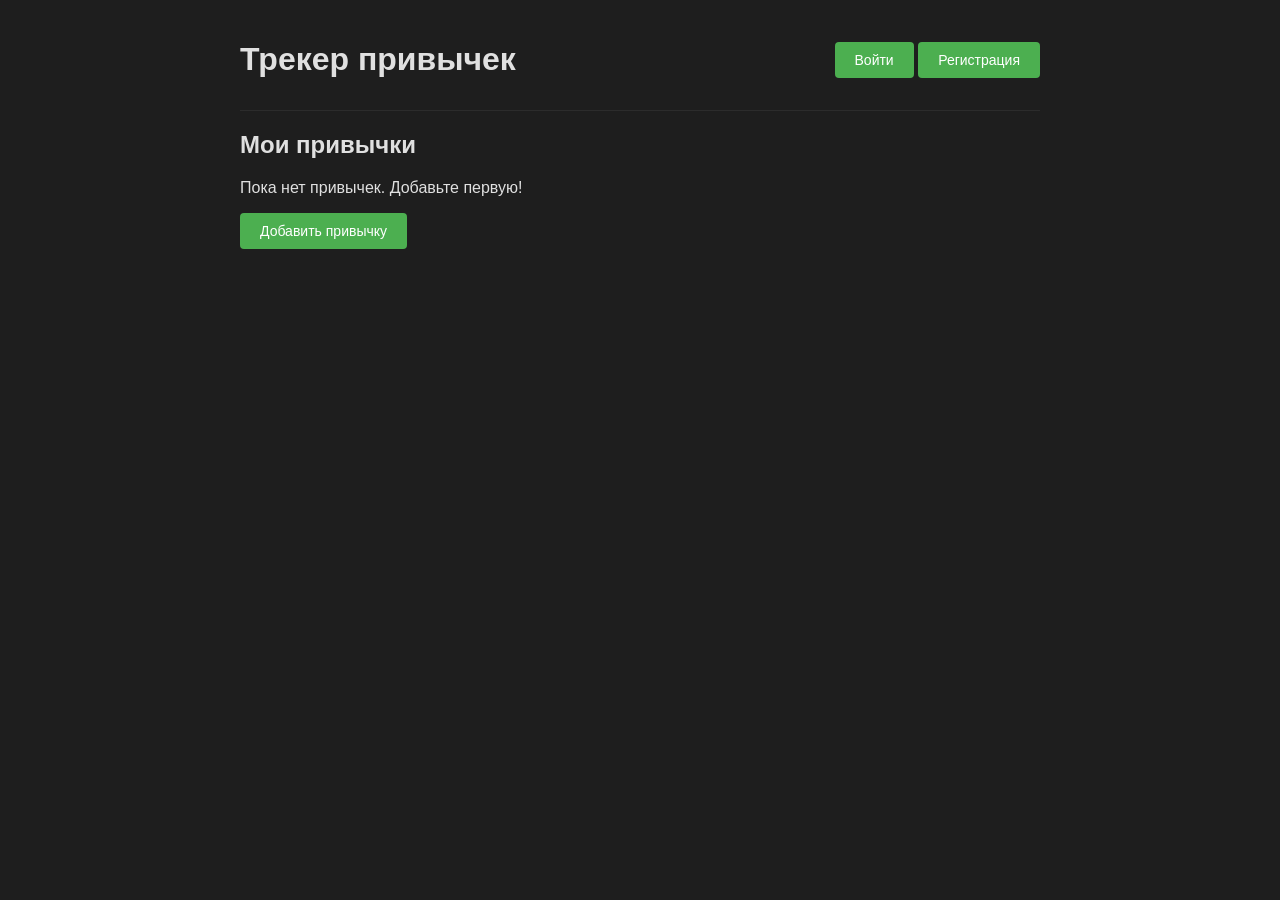
==== web/index.html @ cec7a7b1 "добавлены заглушки" ====
<!DOCTYPE html>
<html lang="ru">
<head>
    <meta charset="UTF-8">
    <meta name="viewport" content="width=device-width, initial-scale=1.0">
    <title>Трекер привычек</title>
    <link rel="stylesheet" href="css/main.css">
</head>
<body>
<div class="container">
    <header>
        <h1>Трекер привычек</h1>
        <nav>
            <button id="loginBtn">Войти</button>
            <button id="registerBtn">Регистрация</button>
        </nav>
    </header>

    <main>
        <section id="authSection" style="display: none;">
            <h2>Авторизация</h2>
        </section>

        <section id="habitsSection">
            <h2>Мои привычки</h2>
            <div id="habitsList">
                <p>Загрузка...</p>
            </div>
            <button id="addHabitBtn">Добавить привычку</button>
        </section>
    </main>
</div>
<script src="js/main.js"></script>
</body>
</html>
---- web/css/main.css ----
:root {
    --bg-color: #1e1e1e;
    --text-color: #e0e0e0;
    --primary-color: #4caf50;
    --secondary-color: #2c2c2c;
    --accent-color: #2196f3;
}

body {
    font-family: 'Segoe UI', Tahoma, Geneva, Verdana, sans-serif;
    background-color: var(--bg-color);
    color: var(--text-color);
    margin: 0;
    padding: 0;
    display: flex;
    justify-content: center;
}

.container {
    width: 100%;
    max-width: 800px;
    padding: 20px;
}

header {
    display: flex;
    justify-content: space-between;
    align-items: center;
    border-bottom: 1px solid var(--secondary-color);
    padding-bottom: 10px;
    margin-bottom: 20px;
}

button {
    background-color: var(--primary-color);
    color: white;
    border: none;
    padding: 10px 20px;
    cursor: pointer;
    border-radius: 4px;
    font-size: 14px;
}

button:hover {
    opacity: 0.9;
}

#habitsList {
    margin-top: 20px;
}

.habit-item {
    background-color: var(--secondary-color);
    padding: 15px;
    margin-bottom: 10px;
    border-radius: 4px;
    display: flex;
    justify-content: space-between;
    align-items: center;
}
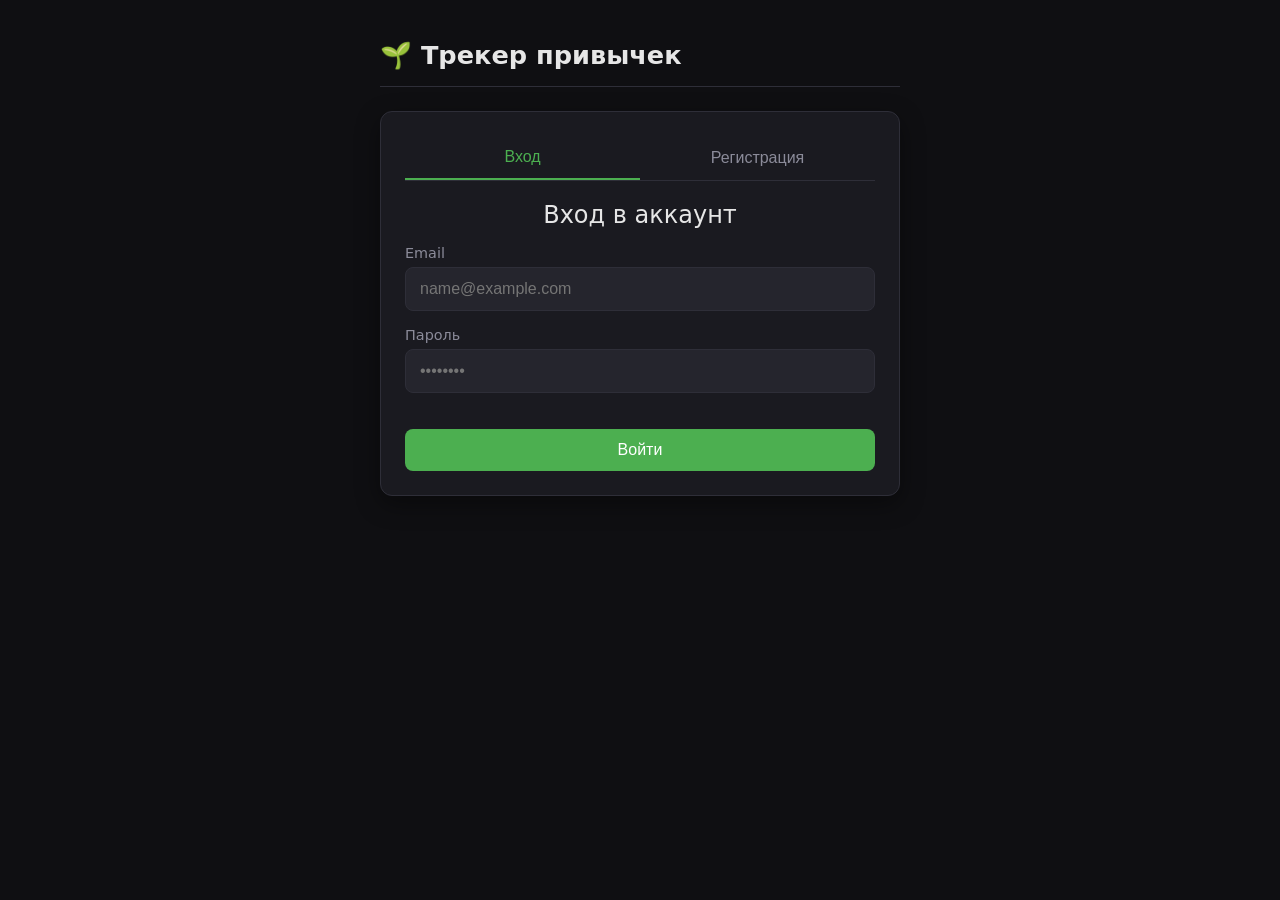
==== commit 68b944f3: "закончена регистрация" ====
--- a/web/index.html
+++ b/web/index.html
@@ -9,24 +9,63 @@
 <body>
 <div class="container">
     <header>
-        <h1>Трекер привычек</h1>
-        <nav>
-            <button id="loginBtn">Войти</button>
-            <button id="registerBtn">Регистрация</button>
+        <h1>🌱 Трекер привычек</h1>
+        <nav id="authNav" class="hidden">
+            <span id="userNameDisplay">Пользователь</span>
+            <button id="logoutBtn" class="btn-outline">Выйти</button>
         </nav>
     </header>
 
     <main>
-        <section id="authSection" style="display: none;">
-            <h2>Авторизация</h2>
+        <!-- Блок авторизации -->
+        <section id="authSection" class="auth-card">
+            <div class="tabs">
+                <button class="tab-btn active" data-tab="login">Вход</button>
+                <button class="tab-btn" data-tab="register">Регистрация</button>
+            </div>
+
+            <form id="loginForm" class="auth-form">
+                <h2>Вход в аккаунт</h2>
+                <div class="form-group">
+                    <label for="loginEmail">Email</label>
+                    <input type="email" id="loginEmail" placeholder="name@example.com" required>
+                </div>
+                <div class="form-group">
+                    <label for="loginPassword">Пароль</label>
+                    <input type="password" id="loginPassword" placeholder="••••••••" required>
+                </div>
+                <p class="error-msg" id="loginError"></p>
+                <button type="submit" class="btn-primary">Войти</button>
+            </form>
+
+            <form id="registerForm" class="auth-form hidden">
+                <h2>Создать аккаунт</h2>
+                <div class="form-group">
+                    <label for="regUsername">Имя пользователя</label>
+                    <input type="text" id="regUsername" placeholder="User123" required>
+                </div>
+                <div class="form-group">
+                    <label for="regEmail">Email</label>
+                    <input type="email" id="regEmail" placeholder="name@example.com" required>
+                </div>
+                <div class="form-group">
+                    <label for="regPassword">Пароль</label>
+                    <input type="password" id="regPassword" placeholder="Минимум 6 символов" required minlength="6">
+                </div>
+                <p class="error-msg" id="regError"></p>
+                <button type="submit" class="btn-primary">Зарегистрироваться</button>
+            </form>
         </section>
 
-        <section id="habitsSection">
-            <h2>Мои привычки</h2>
-            <div id="habitsList">
-                <p>Загрузка...</p>
+        <!-- Основной интерфейс приложения -->
+        <section id="appSection" class="app-card hidden">
+            <div class="app-header">
+                <h2>Мои привычки</h2>
+                <button id="addHabitBtn" class="btn-primary">+ Добавить</button>
             </div>
-            <button id="addHabitBtn">Добавить привычку</button>
+            <div id="habitsList" class="habits-grid">
+                <p class="placeholder">Здесь будут твои привычки</p>
+            </div>
         </section>
     </main>
 </div>
--- a/web/css/main.css
+++ b/web/css/main.css
@@ -1,60 +1,76 @@
 :root {
-    --bg-color: #1e1e1e;
-    --text-color: #e0e0e0;
-    --primary-color: #4caf50;
-    --secondary-color: #2c2c2c;
-    --accent-color: #2196f3;
+    --bg-color: #0f0f12;
+    --card-bg: #1a1a20;
+    --input-bg: #25252d;
+    --text-color: #e6e6e6;
+    --text-muted: #8b8b99;
+    --primary: #4caf50;
+    --primary-hover: #43a047;
+    --error: #ef4444;
+    --border: #2e2e38;
+    --radius: 12px;
 }
 
+* { box-sizing: border-box; margin: 0; padding: 0; }
+
 body {
-    font-family: 'Segoe UI', Tahoma, Geneva, Verdana, sans-serif;
-    background-color: var(--bg-color);
+    font-family: 'Inter', system-ui, -apple-system, sans-serif;
+    background: var(--bg-color);
     color: var(--text-color);
-    margin: 0;
-    padding: 0;
+    min-height: 100vh;
     display: flex;
     justify-content: center;
+    padding: 40px 20px;
 }
 
-.container {
-    width: 100%;
-    max-width: 800px;
-    padding: 20px;
+.container { width: 100%; max-width: 520px; }
+
+header {
+    display: flex; justify-content: space-between; align-items: center;
+    margin-bottom: 24px; padding-bottom: 16px; border-bottom: 1px solid var(--border);
+}
+header h1 { font-size: 1.6rem; font-weight: 600; }
+
+.auth-card, .app-card {
+    background: var(--card-bg); padding: 24px; border-radius: var(--radius);
+    box-shadow: 0 8px 24px rgba(0,0,0,0.4); border: 1px solid var(--border);
 }
 
-header {
-    display: flex;
-    justify-content: space-between;
-    align-items: center;
-    border-bottom: 1px solid var(--secondary-color);
-    padding-bottom: 10px;
-    margin-bottom: 20px;
+.tabs { display: flex; margin-bottom: 20px; border-bottom: 1px solid var(--border); }
+.tab-btn {
+    flex: 1; padding: 12px; background: transparent; color: var(--text-muted);
+    border: none; cursor: pointer; font-size: 1rem; transition: 0.2s;
 }
+.tab-btn.active { color: var(--primary); border-bottom: 2px solid var(--primary); }
 
-button {
-    background-color: var(--primary-color);
-    color: white;
-    border: none;
-    padding: 10px 20px;
-    cursor: pointer;
-    border-radius: 4px;
-    font-size: 14px;
+.auth-form h2 { margin-bottom: 16px; text-align: center; font-weight: 500; }
+.form-group { margin-bottom: 16px; }
+.form-group label { display: block; margin-bottom: 6px; color: var(--text-muted); font-size: 0.9rem; }
+.form-group input {
+    width: 100%; padding: 12px 14px; background: var(--input-bg); border: 1px solid var(--border);
+    border-radius: 8px; color: var(--text-color); font-size: 1rem; transition: 0.2s;
 }
+.form-group input:focus { outline: none; border-color: var(--primary); box-shadow: 0 0 0 2px rgba(76, 175, 80, 0.2); }
 
-button:hover {
-    opacity: 0.9;
+.btn-primary {
+    width: 100%; padding: 12px; background: var(--primary); color: white;
+    border: none; border-radius: 8px; font-size: 1rem; cursor: pointer; font-weight: 500;
+    transition: 0.2s;
 }
+.btn-primary:hover { background: var(--primary-hover); }
 
-#habitsList {
-    margin-top: 20px;
+.btn-outline {
+    padding: 8px 16px; background: transparent; color: var(--text-color);
+    border: 1px solid var(--border); border-radius: 8px; cursor: pointer; font-size: 0.9rem;
 }
+.btn-outline:hover { border-color: var(--text-muted); }
 
-.habit-item {
-    background-color: var(--secondary-color);
-    padding: 15px;
-    margin-bottom: 10px;
-    border-radius: 4px;
-    display: flex;
-    justify-content: space-between;
-    align-items: center;
-}+.error-msg { color: var(--error); min-height: 20px; margin-top: 8px; font-size: 0.85rem; text-align: center; }
+
+.hidden { display: none !important; }
+
+.app-header { display: flex; justify-content: space-between; align-items: center; margin-bottom: 16px; }
+#addHabitBtn { width: auto; }
+
+.habits-grid { display: flex; flex-direction: column; gap: 12px; }
+.placeholder { text-align: center; color: var(--text-muted); padding: 40px 0; }
